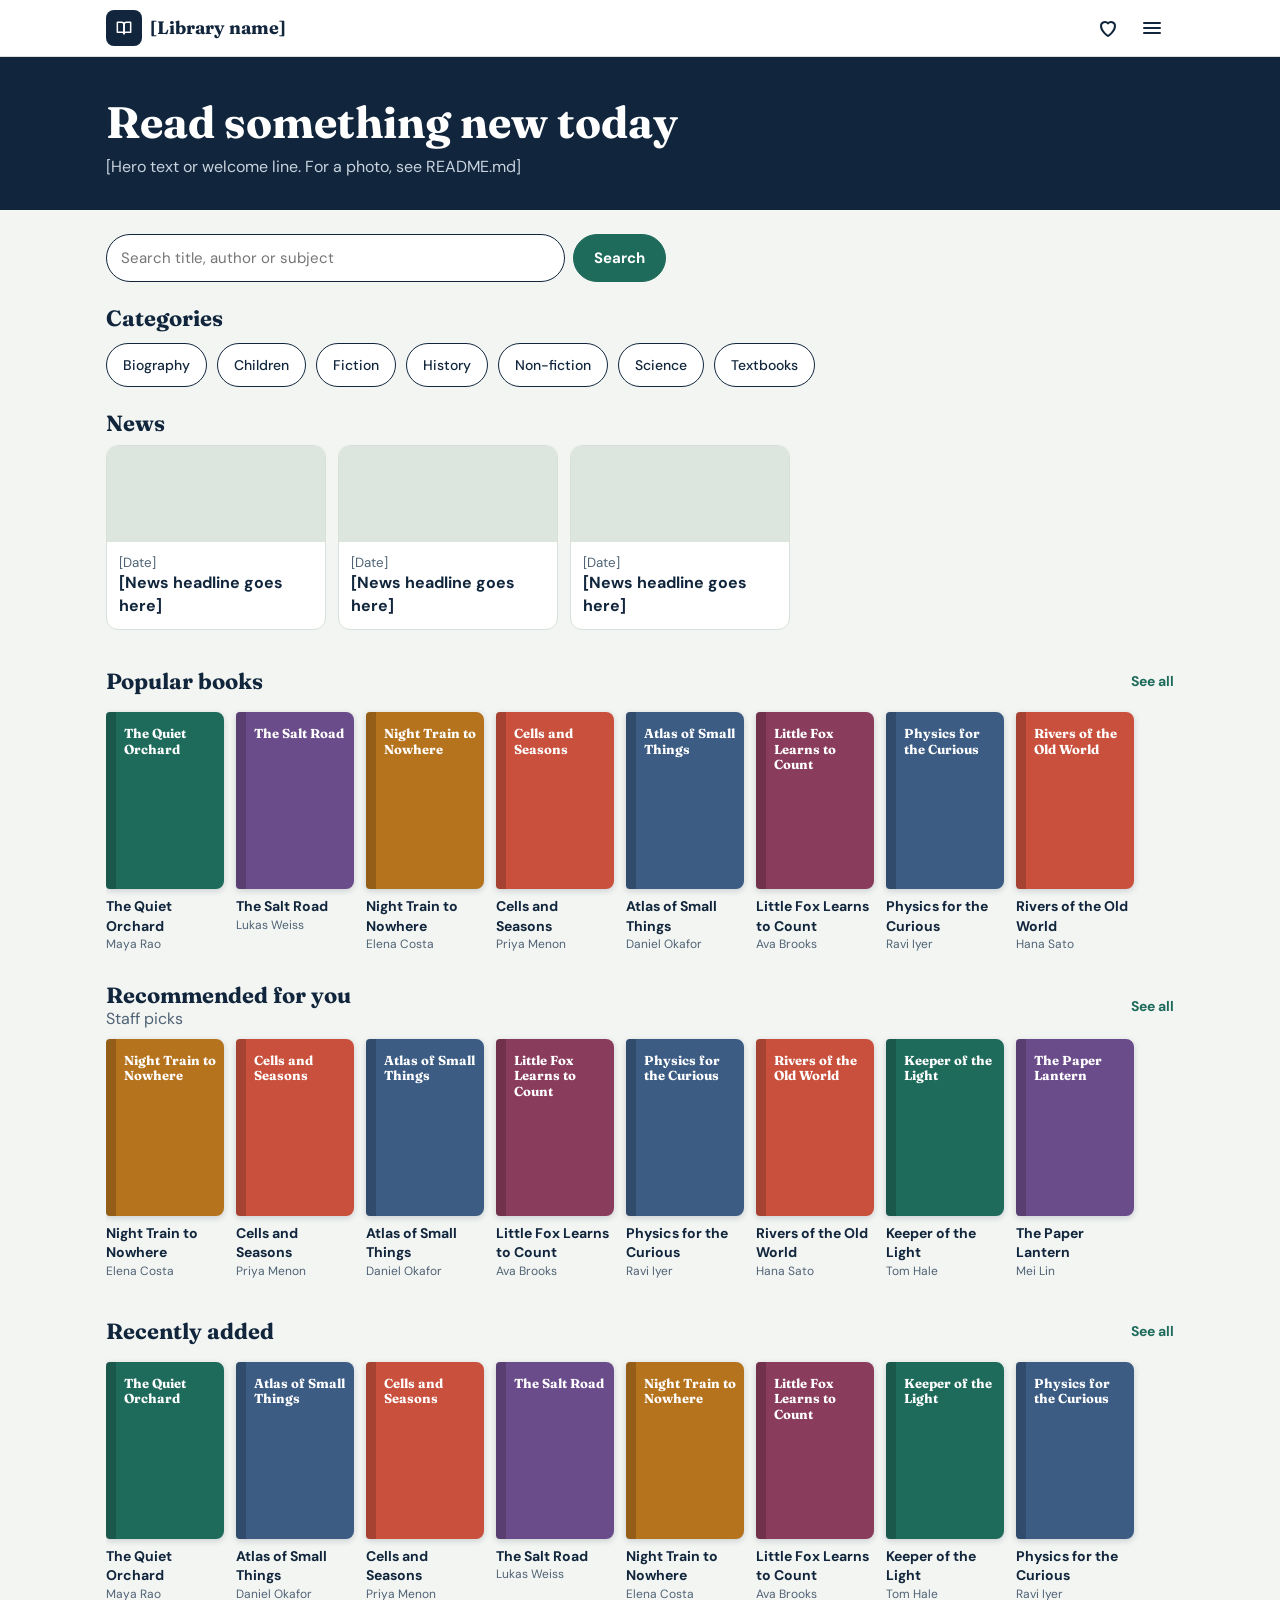
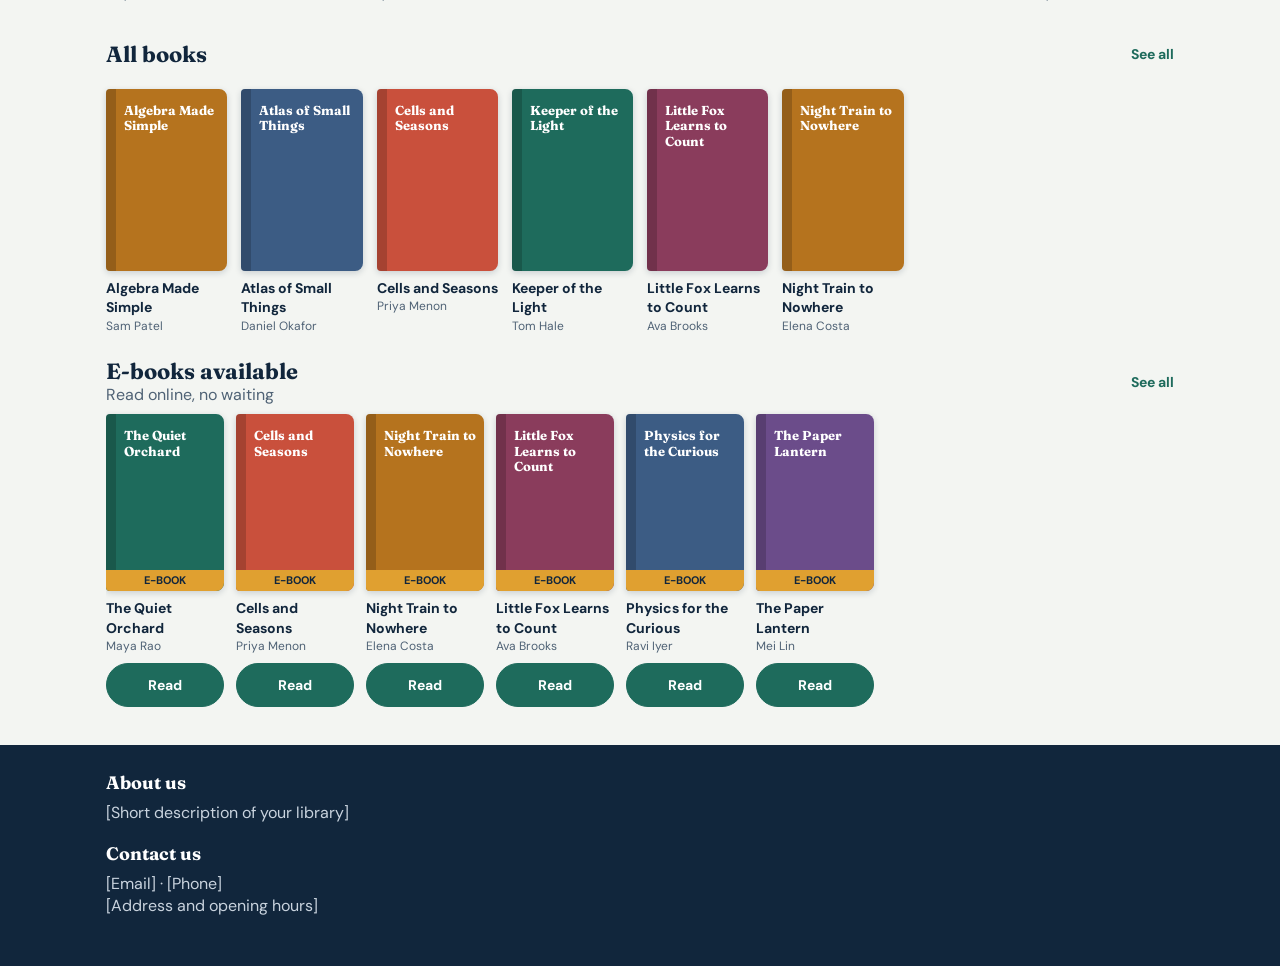
==== index.html @ 0188f7a3 "Add files via upload" ====
<!doctype html>
<html lang="en">
<head>
<meta charset="utf-8">
<meta name="viewport" content="width=device-width,initial-scale=1">
<title>Library</title>
<link rel="preconnect" href="https://fonts.googleapis.com">
<link href="https://fonts.googleapis.com/css2?family=DM+Sans:wght@400;500;700&family=Fraunces:opsz,wght@9..144,600;9..144,700&display=swap" rel="stylesheet">
<link rel="stylesheet" href="css/style.css">
</head>
<body>
<div id="site-header"></div>

<section class="hero">
  <div class="wrap">
    <h1>Read something new today</h1>
    <p>[Hero text or welcome line. For a photo, see README.md]</p>
  </div>
</section>

<main class="wrap">

  <section class="section" id="cont-sec" hidden>
    <h2>Continue reading</h2>
    <div class="card cont" id="cont" style="margin-top:12px"></div>
  </section>

  <section class="section">
    <form class="searchbar" action="books.html">
      <label class="sr" for="q">Search the library</label>
      <input id="q" name="q" type="search" placeholder="Search title, author or subject" style="border-radius:24px">
      <button class="btn primary" type="submit">Search</button>
    </form>
  </section>

  <section class="section">
    <h2>Categories</h2>
    <div class="cats" id="cats"></div>
  </section>

  <section class="section" id="news">
    <h2>News</h2>
    <div class="row">
      <div class="news"><i></i><div><small>[Date]</small>[News headline goes here]</div></div>
      <div class="news"><i></i><div><small>[Date]</small>[News headline goes here]</div></div>
      <div class="news"><i></i><div><small>[Date]</small>[News headline goes here]</div></div>
    </div>
  </section>

  <section class="section">
    <div class="sec-head"><h2>Popular books</h2><a class="see" href="popular.html">See all</a></div>
    <div class="row" id="popular"></div>
  </section>

  <section class="section">
    <div class="sec-head"><div><h2>Recommended for you</h2><div class="muted" id="rec-sub"></div></div><a class="see" href="books.html">See all</a></div>
    <div class="row" id="recommended"></div>
  </section>

  <section class="section">
    <div class="sec-head"><h2>Recently added</h2><a class="see" href="books.html?tab=recent">See all</a></div>
    <div class="row" id="recent"></div>
  </section>

  <section class="section">
    <div class="sec-head"><h2>All books</h2><a class="see" href="books.html">See all</a></div>
    <div class="grid" id="all"></div>
  </section>

  <section class="section">
    <div class="sec-head"><div><h2>E-books available</h2><div class="muted">Read online, no waiting</div></div><a class="see" href="ebooks.html">See all</a></div>
    <div class="row" id="ebooks"></div>
  </section>

</main>

<div id="site-footer"></div>

<script src="js/lib.js"></script>
<script>
(function () {
  var E = Lib.esc, B = Lib.books();
  function put(id, list, o) { document.getElementById(id).innerHTML = list.map(function (b) { return Lib.card(b, o); }).join(''); }
  var pop = B.slice().sort(function (a, b) { return b.borrows.all - a.borrows.all; });
  var recent = B.slice().sort(function (a, b) { return b.addedAt - a.addedAt; });

  put('popular', pop.slice(0, 8));
  put('recent', recent.slice(0, 8));
  put('all', B.slice().sort(function (a, b) { return a.title.localeCompare(b.title); }).slice(0, 6));
  put('ebooks', B.filter(function (b) { return b.ebook; }).slice(0, 8), { ebook: true });

  document.getElementById('cats').innerHTML = Lib.genres().map(function (g) {
    return '<a class="chip" href="books.html?genre=' + encodeURIComponent(g) + '">' + E(g) + '</a>';
  }).join('');

  // Recommended: genres from your wishlist and reading; otherwise staff picks.
  var gs = {}, pr = Lib.progress();
  Lib.wishlist().forEach(function (id) { var b = Lib.book(id); if (b) gs[b.genre] = 1; });
  Object.keys(pr).forEach(function (id) { var b = Lib.book(id); if (b) gs[b.genre] = 1; });
  var rec = pop.filter(function (b) { return gs[b.genre] && !pr[b.id]; });
  var sub = 'Based on your wishlist and reading';
  if (!rec.length) { rec = pop.slice(2); sub = 'Staff picks'; }
  document.getElementById('rec-sub').textContent = sub;
  put('recommended', rec.slice(0, 8));

  // Continue reading: your most recent unfinished e-book.
  var cur = Object.keys(pr).map(function (id) { return { id: id, p: pr[id] }; })
    .filter(function (x) { return x.p.page < x.p.total && Lib.book(x.id); })
    .sort(function (a, b) { return b.p.ts - a.p.ts; })[0];
  if (cur) {
    var b = Lib.book(cur.id), pct = Math.round(cur.p.page / cur.p.total * 100);
    document.getElementById('cont-sec').hidden = false;
    document.getElementById('cont').innerHTML =
      '<a class="cv" href="book.html?id=' + b.id + '">' + Lib.cover(b) + '</a>' +
      '<div style="flex:1;min-width:0"><b>' + E(b.title) + '</b><div class="muted">' + E(b.author) + '</div>' +
      '<div class="prog"><i style="width:' + pct + '%"></i></div><div class="muted" style="font-size:12px">' + pct + '% read</div>' +
      '<a class="btn primary" style="margin-top:8px" href="reader.html?id=' + b.id + '">Resume</a></div>';
  }
})();
</script>
</body>
</html>
---- css/style.css ----
:root{--navy:#11263C;--green:#1E6B5C;--amber:#E0A030;--bg:#F3F5F2;--line:#D9DFDA;--muted:#4F6275;--red:#A23826}
*{box-sizing:border-box}
body{margin:0;background:var(--bg);color:var(--navy);font-family:'DM Sans',system-ui,sans-serif;line-height:1.4}
h1,h2,h3{font-family:'Fraunces',Georgia,serif;margin:0;line-height:1.15}
h2{font-size:22px}
a{color:inherit;text-decoration:none}
a:hover{color:var(--green)}
.wrap{max-width:1100px;margin:0 auto;padding:0 16px}
.sr{position:absolute;width:1px;height:1px;overflow:hidden;clip:rect(0 0 0 0)}
.muted{color:var(--muted)}

/* header + drawer */
.bar{position:sticky;top:0;z-index:20;background:#fff;border-bottom:1px solid var(--line)}
.bar .wrap{height:56px;display:flex;align-items:center;justify-content:space-between}
.logo{display:flex;align-items:center;gap:8px;font-family:'Fraunces',serif;font-weight:700;font-size:18px}
.logo i{width:36px;height:36px;border-radius:8px;background:var(--navy);display:inline-flex;align-items:center;justify-content:center}
.icon-btn{width:44px;height:44px;display:inline-flex;align-items:center;justify-content:center;background:none;border:0;cursor:pointer;color:var(--navy)}
.drawer{position:fixed;inset:0;z-index:30;display:flex;justify-content:flex-end;background:rgba(17,38,60,.45)}
.drawer[hidden]{display:none}
.drawer nav{width:300px;max-width:88vw;background:#fff;padding:8px 16px 24px 20px;display:flex;flex-direction:column;overflow:auto}
.drawer .top{height:56px;display:flex;align-items:center;justify-content:space-between;font-family:'Fraunces',serif;font-weight:700;font-size:17px}
.drawer nav a.l{min-height:48px;display:flex;align-items:center;font-size:17px;border-bottom:1px solid #E4E9E5}
.drawer small{margin-top:20px;font-size:12px;font-weight:700;letter-spacing:.06em;text-transform:uppercase;color:var(--muted)}
.drawer .grow{flex:1;min-height:16px}

/* hero */
.hero{background:var(--navy);color:#fff;padding:40px 0 32px}
.hero h1{font-size:clamp(28px,5vw,44px);max-width:620px}
.hero p{color:#C9D3DE;margin:8px 0 0}

/* sections */
.section{padding:24px 0 0}
.sec-head{display:flex;align-items:center;justify-content:space-between;gap:12px}
.see{min-height:44px;display:flex;align-items:center;font-weight:700;color:var(--green);font-size:14px}
.row{display:flex;gap:12px;overflow-x:auto;padding:8px 0 6px}
.row::-webkit-scrollbar{display:none}
.grid{display:grid;grid-template-columns:repeat(auto-fill,minmax(110px,1fr));gap:20px 14px;margin-top:12px}
.book{flex:none;width:118px}
.grid .book{width:auto}
.book .t{display:block;font-weight:700;margin-top:8px;font-size:14px}
.book .a{font-size:12px;color:var(--muted)}
.cover{position:relative;display:block;aspect-ratio:2/3;border-radius:4px 8px 8px 4px;overflow:hidden;box-shadow:0 2px 6px rgba(17,38,60,.18);background-size:cover;background-position:center}
.cover::before{content:"";position:absolute;left:0;top:0;bottom:0;width:10px;background:rgba(0,0,0,.18)}
.cover span{position:absolute;left:18px;right:8px;top:14px;color:#fff;font:700 13px/1.2 'Fraunces',serif}
.cover.img span{display:none}
.badge{position:absolute;left:0;right:0;bottom:0;background:var(--amber);color:var(--navy);text-align:center;font-size:11px;font-weight:700;padding:3px 0}
.cats{display:flex;flex-wrap:wrap;gap:10px;margin-top:12px}

/* controls */
.btn{min-height:44px;padding:0 20px;border-radius:24px;border:1.5px solid var(--navy);background:#fff;color:var(--navy);font:700 15px 'DM Sans',sans-serif;cursor:pointer;display:inline-flex;align-items:center;justify-content:center;gap:6px}
.btn:hover{color:var(--navy);background:#EEF2EF}
.btn.primary{background:var(--green);border-color:var(--green);color:#fff}
.btn.primary:hover{background:#185a4d;color:#fff}
.btn.danger{border-color:#C9503C;color:var(--red)}
.btn.sm{min-height:44px;padding:0 14px;font-size:14px;margin-top:8px;width:100%}
.chip{min-height:44px;padding:0 16px;border:1.5px solid var(--navy);border-radius:22px;background:#fff;display:inline-flex;align-items:center;font:500 14px 'DM Sans',sans-serif;cursor:pointer;color:var(--navy)}
.chip.on{background:var(--navy);color:#fff}
.chip.on:hover{color:#fff}
.tabs{display:flex;gap:8px;flex-wrap:wrap;margin-top:12px}
input,select,textarea{width:100%;min-height:48px;padding:0 14px;border:1.5px solid var(--navy);border-radius:10px;background:#fff;font:15px 'DM Sans',sans-serif;color:var(--navy)}
textarea{padding:12px 14px;min-height:96px}
input[type=checkbox]{width:22px;min-height:22px;height:22px}
label{display:block;font-weight:700;font-size:13px;margin:14px 0 6px}
.search{display:flex;gap:8px;margin-top:16px;max-width:560px}
.search input{border-radius:24px;border-color:#fff}
.searchbar{display:flex;gap:8px;max-width:560px}

/* cards + layout */
.card{background:#fff;border:1px solid var(--line);border-radius:14px;padding:16px}
.stack{display:flex;flex-direction:column;gap:12px}
.two{display:grid;grid-template-columns:repeat(auto-fit,minmax(260px,1fr));gap:12px}
.item{display:flex;gap:12px;align-items:center;padding:12px 0;border-bottom:1px solid #E4E9E5}
.item .mini{flex:none;width:48px}
.item .grow{flex:1;min-width:0}
.item .acts{display:flex;gap:8px;flex-wrap:wrap}
.news{flex:none;width:220px;background:#fff;border:1px solid var(--line);border-radius:12px;overflow:hidden}
.news i{display:block;height:96px;background:#DCE6DF}
.news div{padding:12px;font-weight:700}
.news small{display:block;color:var(--muted);font-weight:400}
.cont{display:flex;gap:14px;align-items:center}
.cont .cv{flex:none;width:72px}
.prog{height:8px;border-radius:4px;background:#E4E9E5;overflow:hidden;margin:8px 0 4px}
.prog>i{display:block;height:100%;background:var(--green)}
.msg{padding:10px 12px;border-radius:10px;font-size:14px;margin-top:12px}
.msg.ok{background:#E3F0EB;color:#14503F}
.msg.err{background:#FBE9E5;color:#8A2A18}
.chipinfo{display:inline-block;padding:2px 10px;border-radius:10px;background:#E3F0EB;color:#14503F;font-size:12px;font-weight:700}
.chipinfo.out{background:#FBE9E5;color:#8A2A18}
.page{padding:20px 0 40px}
.page h1{font-size:28px;margin-bottom:12px}

/* book detail */
.detail{display:grid;grid-template-columns:1fr;gap:24px}
@media(min-width:720px){.detail{grid-template-columns:260px 1fr}}
.detail .big{max-width:220px}
.meta{display:grid;grid-template-columns:repeat(2,minmax(0,1fr));gap:10px;margin-top:12px}
.meta div{background:#fff;border:1px solid var(--line);border-radius:12px;padding:12px}
.meta small{display:block;color:var(--muted);font-size:12px}
.meta b{font-size:15px}

/* stats */
.stats{display:grid;grid-template-columns:repeat(auto-fit,minmax(140px,1fr));gap:10px;margin:12px 0}
.stat{background:#fff;border:1px solid var(--line);border-radius:14px;padding:14px}
.stat.hot{background:var(--amber)}
.stat b{display:block;font:700 30px/1 'Fraunces',serif}
.stat span{font-size:13px;display:block;margin-top:6px}
.week{display:flex;justify-content:space-between;margin-top:12px}
.week div{display:flex;flex-direction:column;align-items:center;gap:6px;font-size:12px;font-weight:700}
.week i{width:36px;height:36px;border-radius:50%;border:1.5px solid var(--navy);display:flex;align-items:center;justify-content:center;font-style:normal;color:#fff}
.week i.on{background:var(--green)}
.rank{flex:none;width:28px;text-align:center;font:700 22px 'Fraunces',serif}
.bar6{height:6px;border-radius:3px;background:#E4E9E5;overflow:hidden;margin-top:8px}
.bar6>i{display:block;height:100%;background:var(--green)}

/* reader */
body.reader{min-height:100vh}
body.reader.light{background:#fff;color:#11263C}
body.reader.sepia{background:#F4ECD8;color:#3B2F1E}
body.reader.dark{background:#141B24;color:#E6EBF0}
body.reader .bar{background:inherit;color:inherit;border-color:rgba(127,127,127,.3)}
body.reader .bar a,body.reader .icon-btn{color:inherit}
.text{max-width:680px;margin:0 auto;padding:24px 20px 200px;font-family:'Fraunces',Georgia,serif;line-height:1.7}
.text p{margin:0 0 1em}
.rtools{position:fixed;left:0;right:0;bottom:0;background:inherit;border-top:1px solid rgba(127,127,127,.3);padding:12px 16px 16px}
.rtools .in{max-width:680px;margin:0 auto;display:flex;flex-direction:column;gap:10px}
.rtools .r{display:flex;gap:8px;align-items:center;justify-content:space-between;flex-wrap:wrap}
.rtools .btn{background:transparent;color:inherit;border-color:currentColor}
.rtools .btn.primary{background:var(--green);border-color:var(--green);color:#fff}

/* footer */
.foot{background:var(--navy);color:#fff;padding:28px 0;margin-top:32px}
.foot h3{font-size:18px}
.foot p{color:#C9D3DE;margin:8px 0 20px}
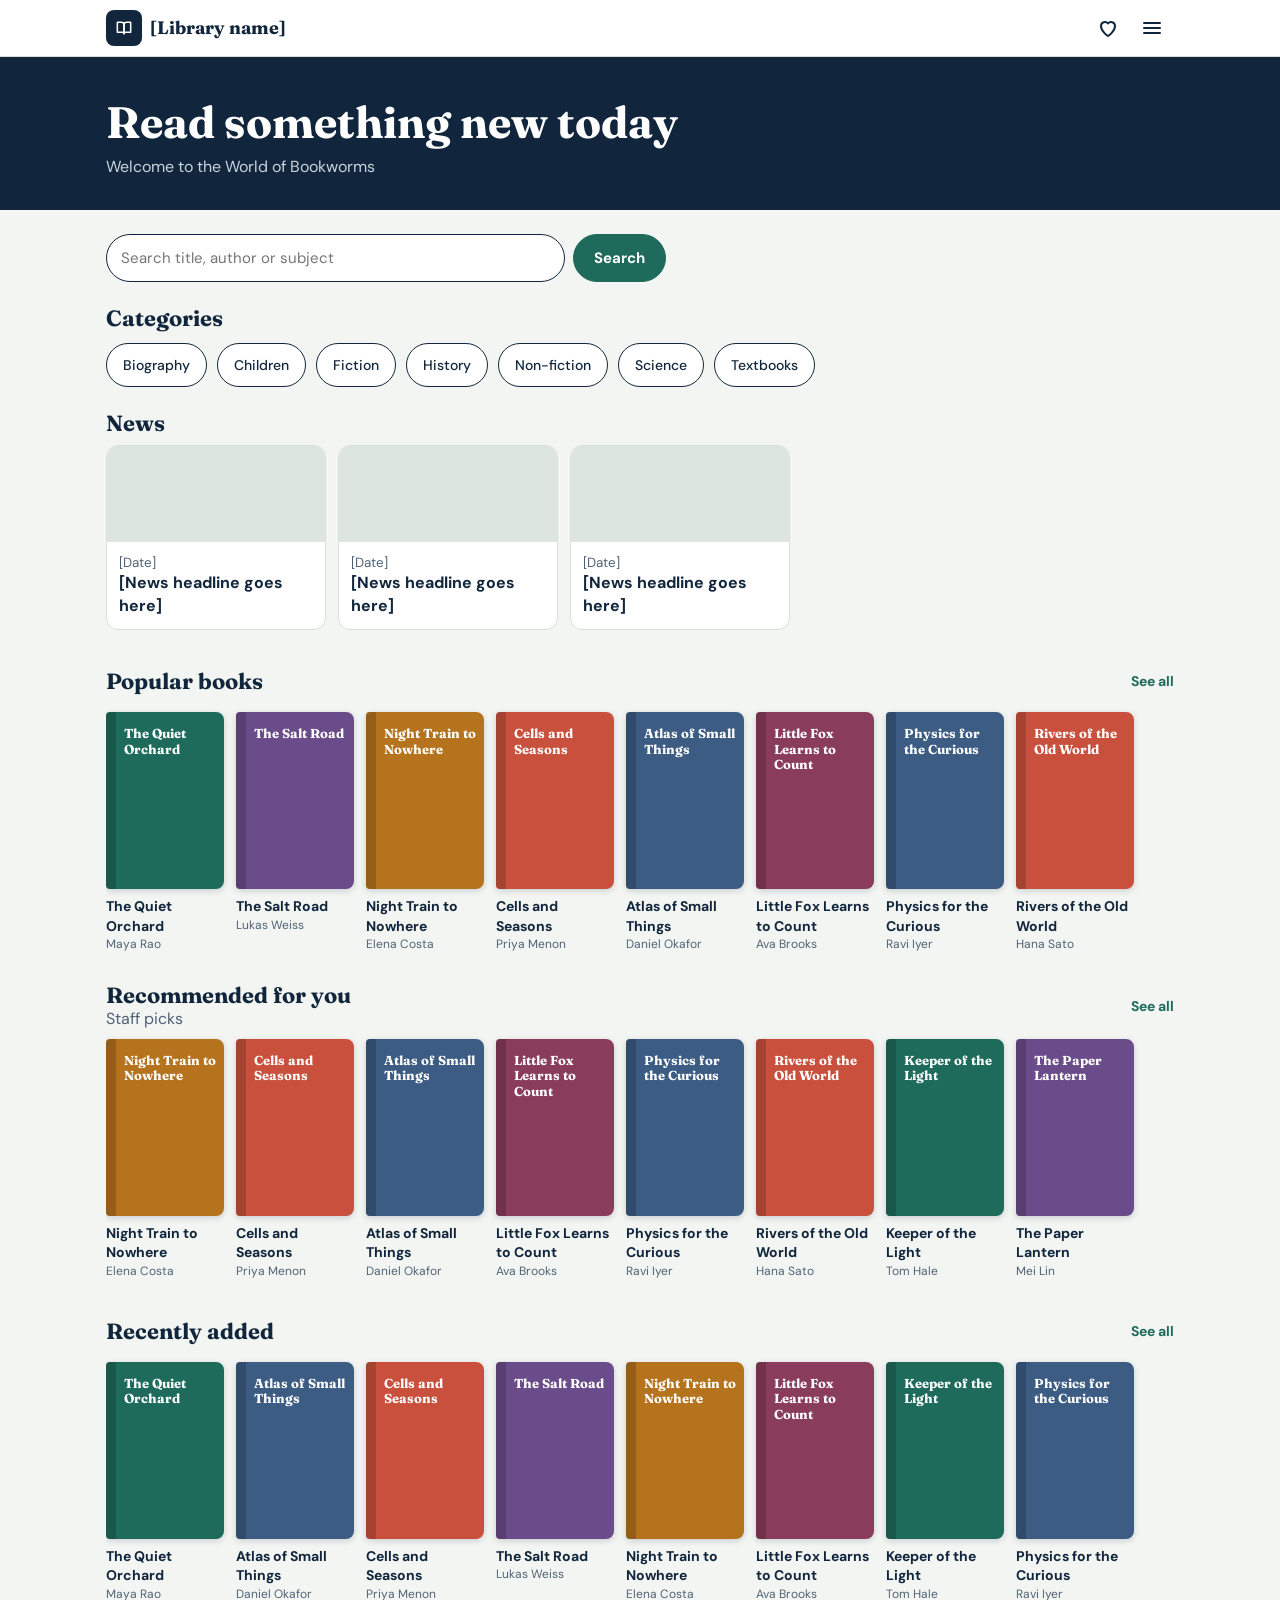
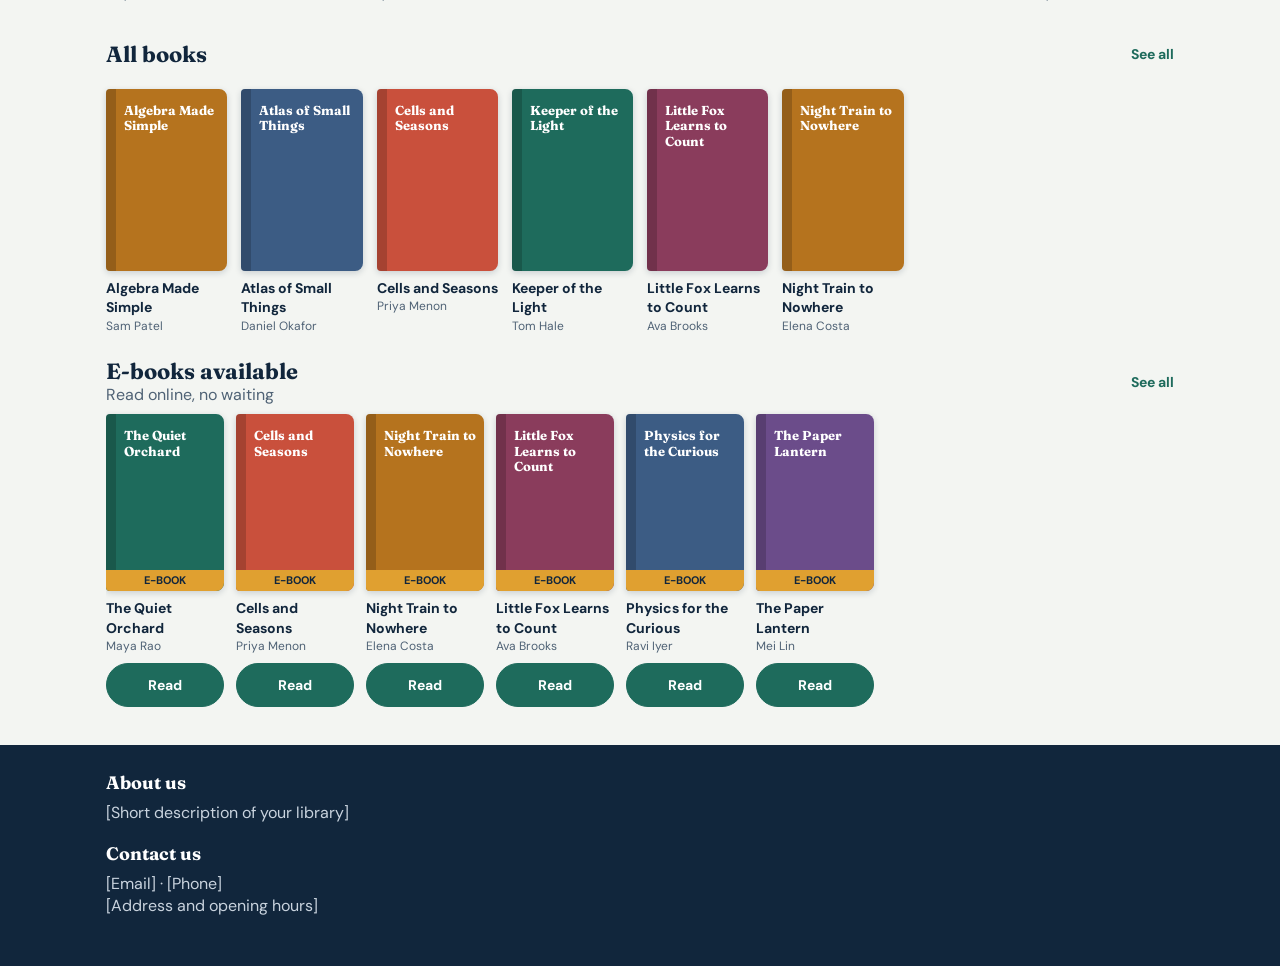
==== commit 2725b014: "Change title to 'LIBO' and update hero text Updated the title and hero text in the HTML file." ====
--- a/index.html
+++ b/index.html
@@ -3,7 +3,7 @@
 <head>
 <meta charset="utf-8">
 <meta name="viewport" content="width=device-width,initial-scale=1">
-<title>Library</title>
+<title>LIBO</title>
 <link rel="preconnect" href="https://fonts.googleapis.com">
 <link href="https://fonts.googleapis.com/css2?family=DM+Sans:wght@400;500;700&family=Fraunces:opsz,wght@9..144,600;9..144,700&display=swap" rel="stylesheet">
 <link rel="stylesheet" href="css/style.css">
@@ -14,7 +14,7 @@
 <section class="hero">
   <div class="wrap">
     <h1>Read something new today</h1>
-    <p>[Hero text or welcome line. For a photo, see README.md]</p>
+    <p>Welcome to the World of Bookworms</p>
   </div>
 </section>
 
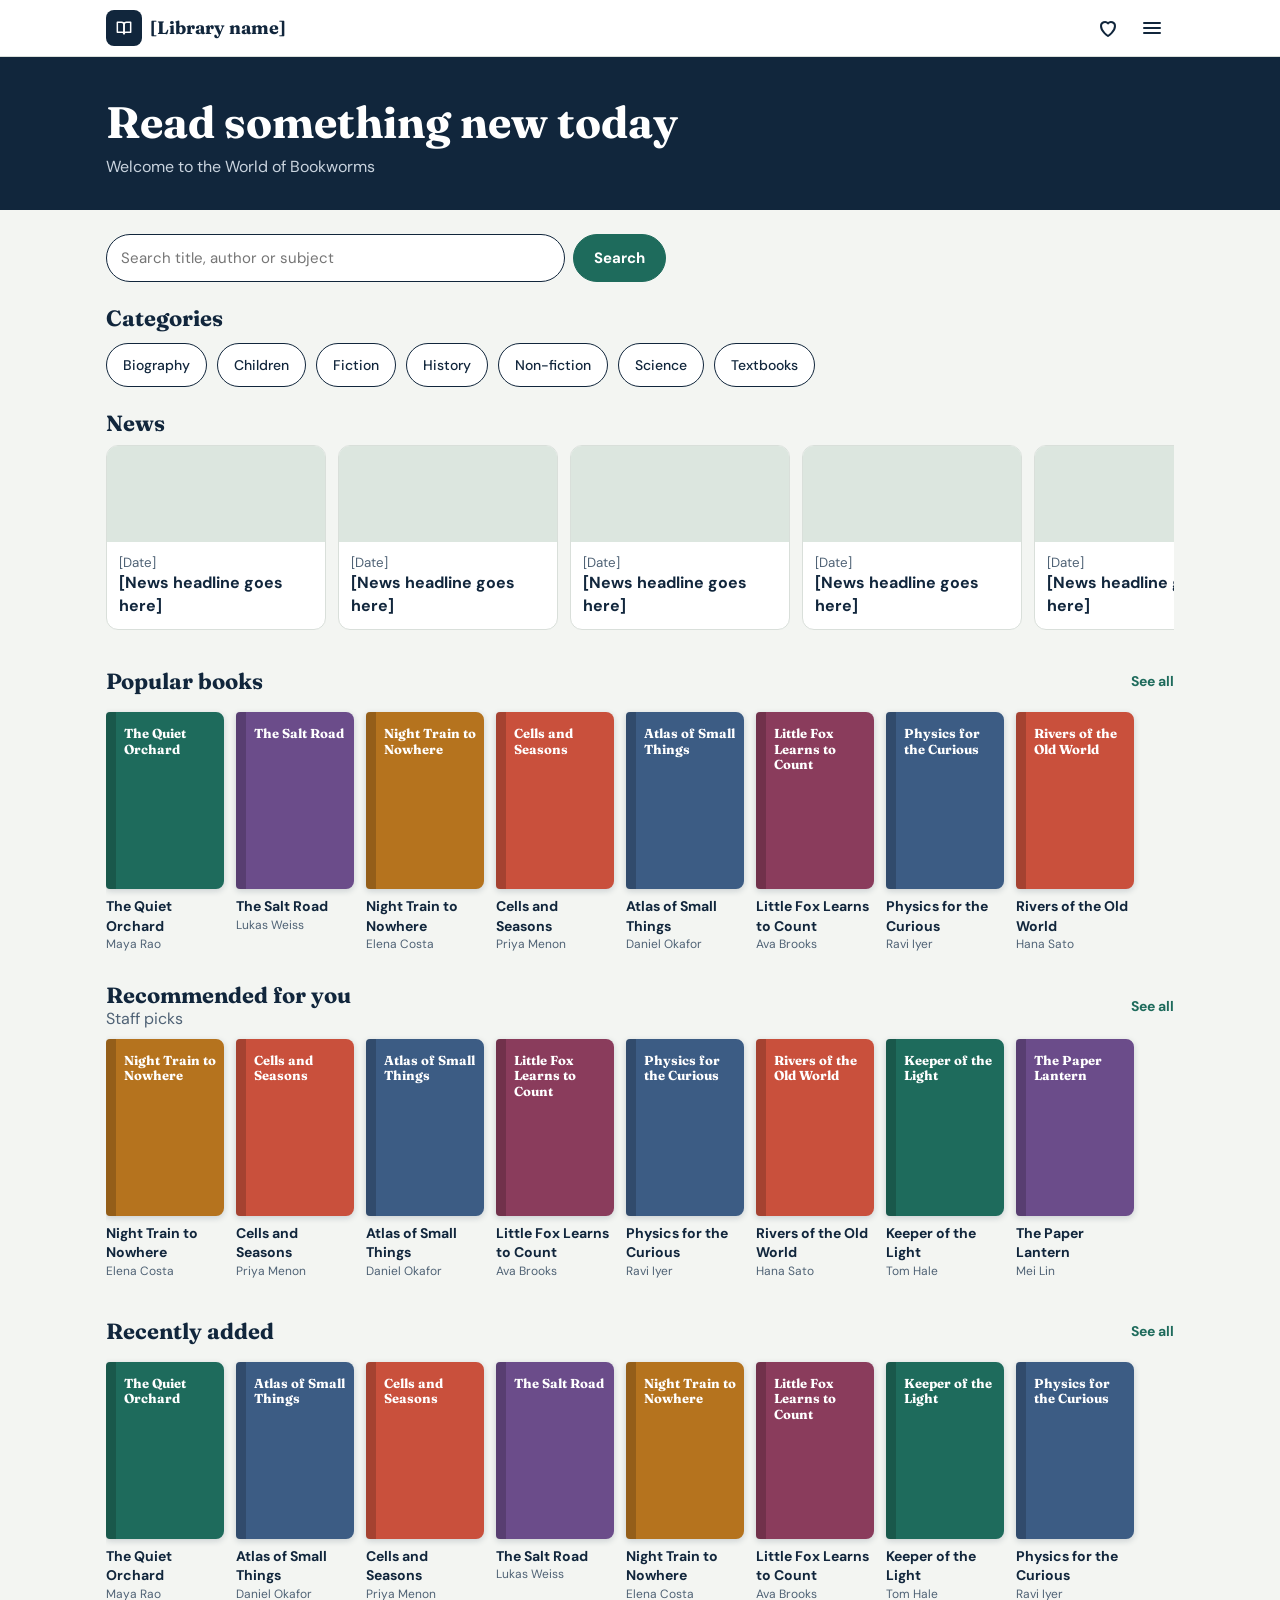
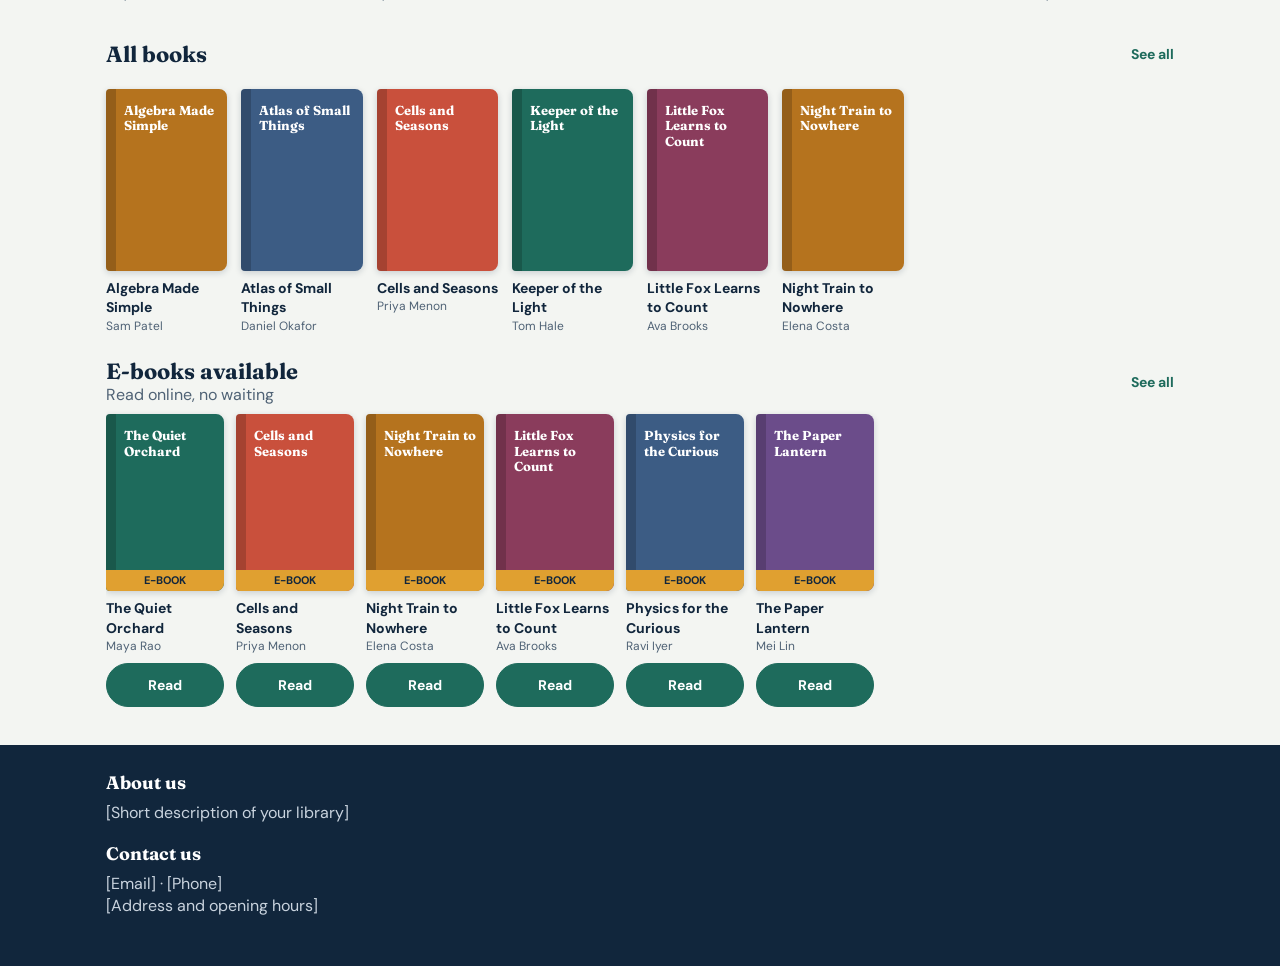
==== commit f2216a63: "Add additional news items to index.html" ====
--- a/index.html
+++ b/index.html
@@ -41,6 +41,8 @@
   <section class="section" id="news">
     <h2>News</h2>
     <div class="row">
+      <div class="news"><i></i><div><small>[Date]</small>[News headline goes here]</div></div>
+      <div class="news"><i></i><div><small>[Date]</small>[News headline goes here]</div></div>
       <div class="news"><i></i><div><small>[Date]</small>[News headline goes here]</div></div>
       <div class="news"><i></i><div><small>[Date]</small>[News headline goes here]</div></div>
       <div class="news"><i></i><div><small>[Date]</small>[News headline goes here]</div></div>
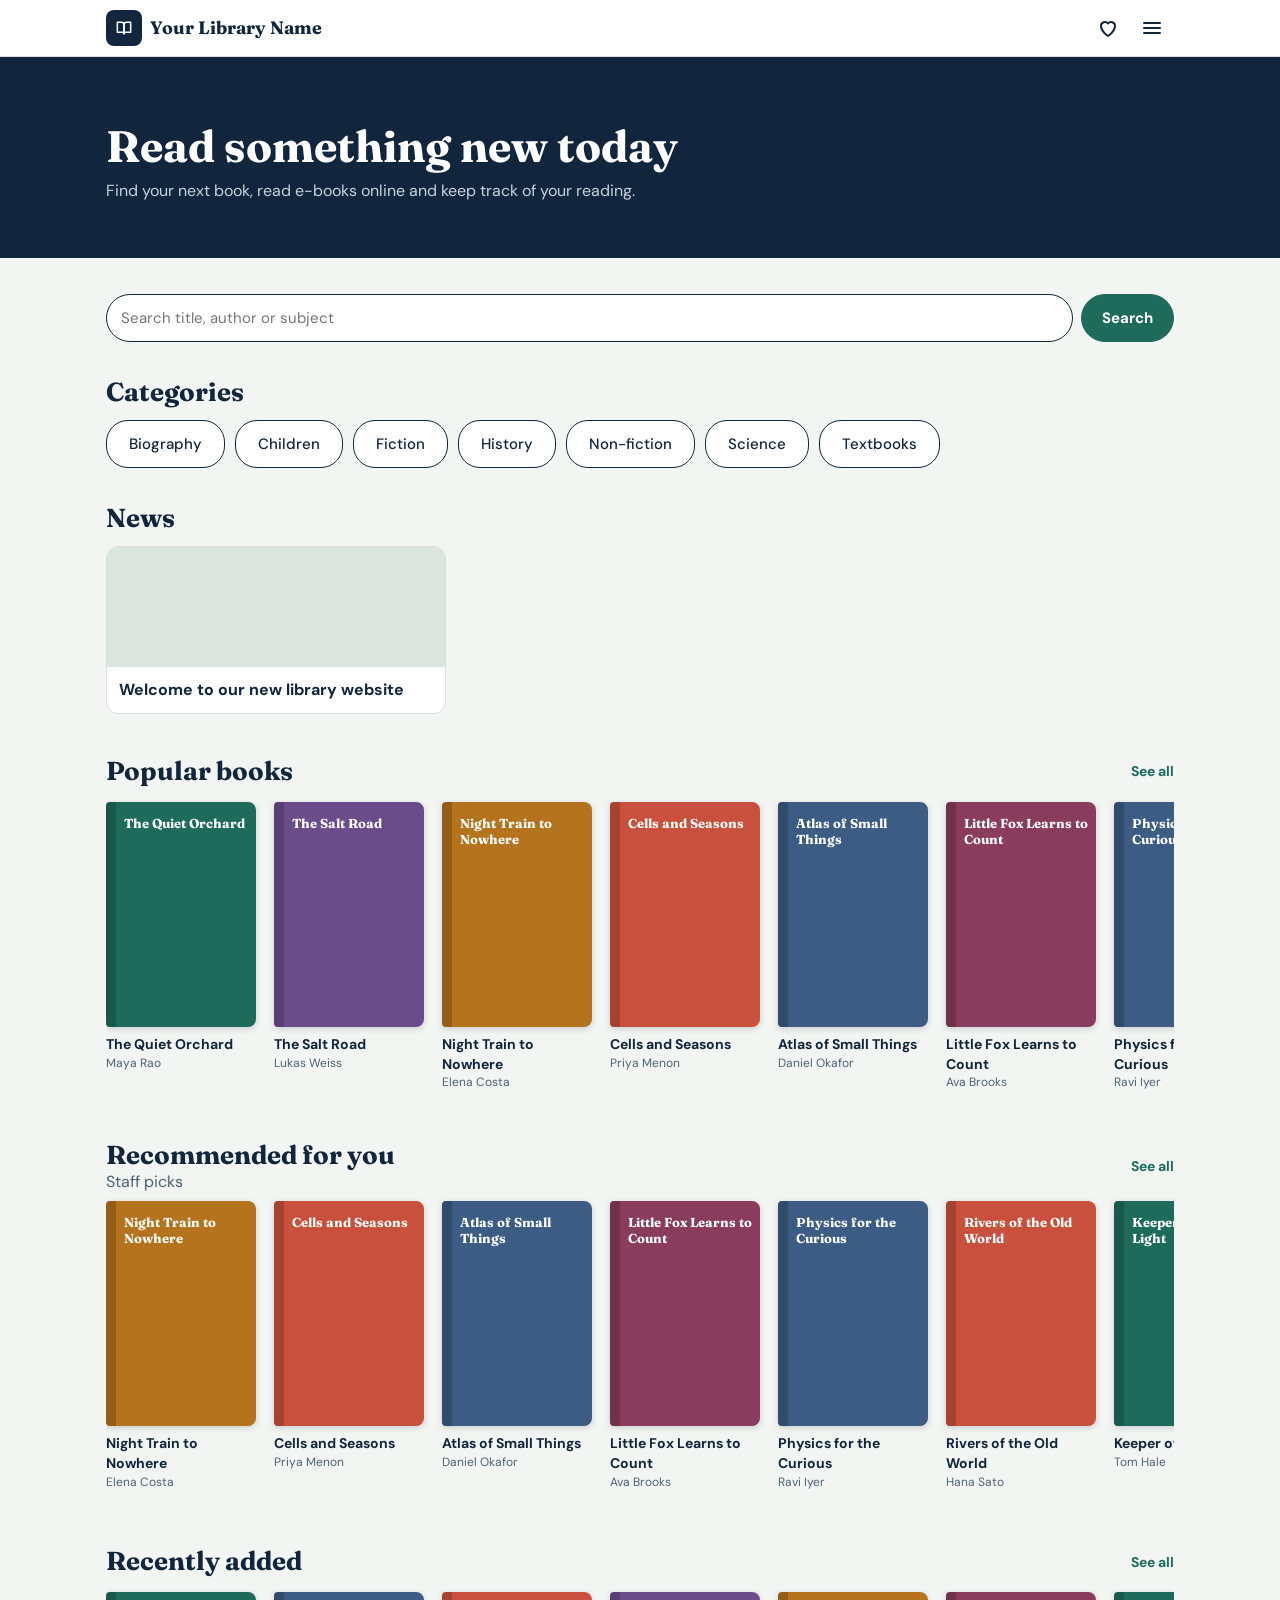
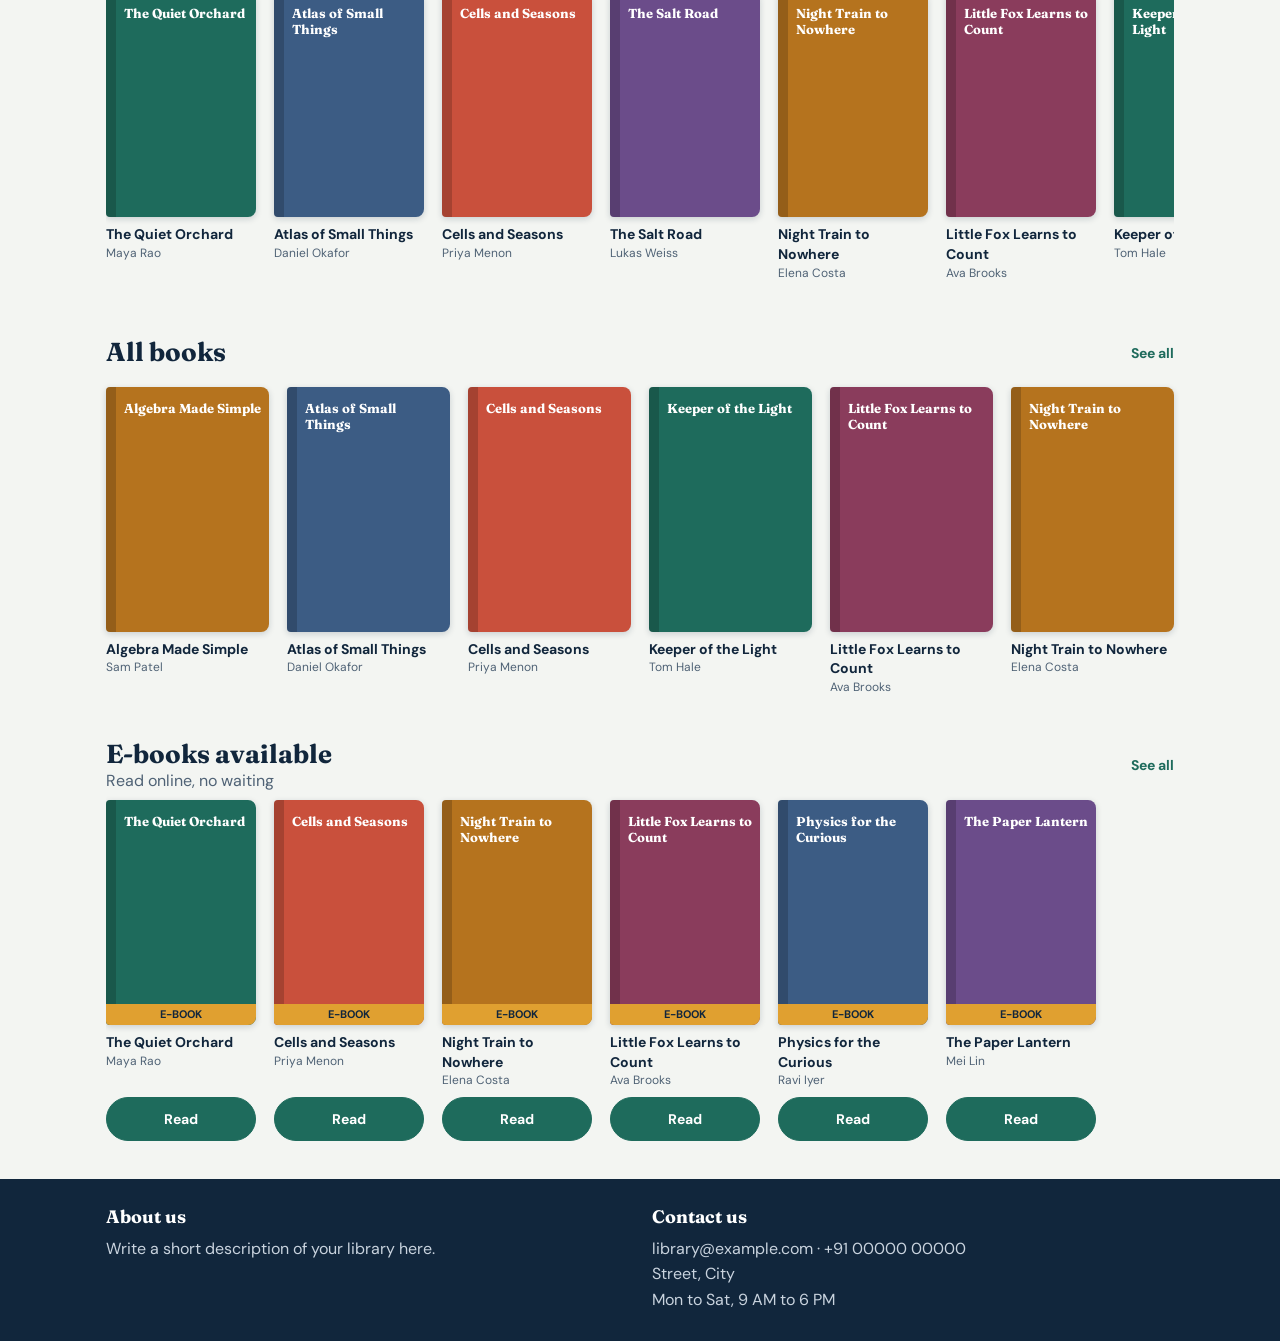
==== commit 7b275b4d: "Add files via upload" ====
--- a/index.html
+++ b/index.html
@@ -3,7 +3,7 @@
 <head>
 <meta charset="utf-8">
 <meta name="viewport" content="width=device-width,initial-scale=1">
-<title>LIBO</title>
+<title>Library</title>
 <link rel="preconnect" href="https://fonts.googleapis.com">
 <link href="https://fonts.googleapis.com/css2?family=DM+Sans:wght@400;500;700&family=Fraunces:opsz,wght@9..144,600;9..144,700&display=swap" rel="stylesheet">
 <link rel="stylesheet" href="css/style.css">
@@ -14,7 +14,7 @@
 <section class="hero">
   <div class="wrap">
     <h1>Read something new today</h1>
-    <p>Welcome to the World of Bookworms</p>
+    <p>Find your next book, read e-books online and keep track of your reading.</p>
   </div>
 </section>
 
@@ -38,15 +38,9 @@
     <div class="cats" id="cats"></div>
   </section>
 
-  <section class="section" id="news">
+  <section class="section" id="news" hidden>
     <h2>News</h2>
-    <div class="row">
-      <div class="news"><i></i><div><small>[Date]</small>[News headline goes here]</div></div>
-      <div class="news"><i></i><div><small>[Date]</small>[News headline goes here]</div></div>
-      <div class="news"><i></i><div><small>[Date]</small>[News headline goes here]</div></div>
-      <div class="news"><i></i><div><small>[Date]</small>[News headline goes here]</div></div>
-      <div class="news"><i></i><div><small>[Date]</small>[News headline goes here]</div></div>
-    </div>
+    <div class="newsgrid" id="newslist"></div>
   </section>
 
   <section class="section">
@@ -82,6 +76,15 @@
 <script>
 (function () {
   var E = Lib.esc, B = Lib.books();
+
+  // News comes from the SITE settings at the top of js/lib.js
+  var news = Lib.SITE.news || [];
+  if (news.length) {
+    document.getElementById('news').hidden = false;
+    document.getElementById('newslist').innerHTML = news.map(function (n) {
+      return '<article class="news"><i></i><div>' + (n.date ? '<small>' + E(n.date) + '</small>' : '') + E(n.title) + '</div></article>';
+    }).join('');
+  }
   function put(id, list, o) { document.getElementById(id).innerHTML = list.map(function (b) { return Lib.card(b, o); }).join(''); }
   var pop = B.slice().sort(function (a, b) { return b.borrows.all - a.borrows.all; });
   var recent = B.slice().sort(function (a, b) { return b.addedAt - a.addedAt; });
--- a/css/style.css
+++ b/css/style.css
@@ -38,7 +38,9 @@
 .book{flex:none;width:118px}
 .grid .book{width:auto}
 .book .t{display:block;font-weight:700;margin-top:8px;font-size:14px}
-.book .a{font-size:12px;color:var(--muted)}
+.book{display:flex;flex-direction:column}
+.book .a{font-size:12px;color:var(--muted);margin-bottom:8px}
+.book .btn.sm{margin-top:auto}
 .cover{position:relative;display:block;aspect-ratio:2/3;border-radius:4px 8px 8px 4px;overflow:hidden;box-shadow:0 2px 6px rgba(17,38,60,.18);background-size:cover;background-position:center}
 .cover::before{content:"";position:absolute;left:0;top:0;bottom:0;width:10px;background:rgba(0,0,0,.18)}
 .cover span{position:absolute;left:18px;right:8px;top:14px;color:#fff;font:700 13px/1.2 'Fraunces',serif}
@@ -63,7 +65,8 @@
 label{display:block;font-weight:700;font-size:13px;margin:14px 0 6px}
 .search{display:flex;gap:8px;margin-top:16px;max-width:560px}
 .search input{border-radius:24px;border-color:#fff}
-.searchbar{display:flex;gap:8px;max-width:560px}
+.searchbar{display:flex;gap:8px;width:100%}
+.searchbar input{flex:1;min-width:0}
 
 /* cards + layout */
 .card{background:#fff;border:1px solid var(--line);border-radius:14px;padding:16px}
@@ -73,7 +76,8 @@
 .item .mini{flex:none;width:48px}
 .item .grow{flex:1;min-width:0}
 .item .acts{display:flex;gap:8px;flex-wrap:wrap}
-.news{flex:none;width:220px;background:#fff;border:1px solid var(--line);border-radius:12px;overflow:hidden}
+.newsgrid{display:grid;grid-template-columns:repeat(auto-fill,minmax(240px,340px));gap:16px;margin-top:12px}
+.news{background:#fff;border:1px solid var(--line);border-radius:12px;overflow:hidden}
 .news i{display:block;height:96px;background:#DCE6DF}
 .news div{padding:12px;font-weight:700}
 .news small{display:block;color:var(--muted);font-weight:400}
@@ -130,4 +134,17 @@
 /* footer */
 .foot{background:var(--navy);color:#fff;padding:28px 0;margin-top:32px}
 .foot h3{font-size:18px}
-.foot p{color:#C9D3DE;margin:8px 0 20px}
+.foot p{color:#C9D3DE;margin:8px 0 0;line-height:1.6}
+.foot .cols{display:grid;grid-template-columns:repeat(auto-fit,minmax(240px,1fr));gap:24px}
+
+/* wide screens */
+@media(min-width:900px){
+  h2{font-size:26px}
+  .section{padding-top:36px}
+  .hero{padding:64px 0 56px}
+  .book{width:150px}
+  .grid{grid-template-columns:repeat(auto-fill,minmax(150px,1fr));gap:24px 18px}
+  .row{gap:18px}
+  .news i{height:120px}
+  .cats .chip{min-height:48px;padding:0 22px;font-size:15px}
+}
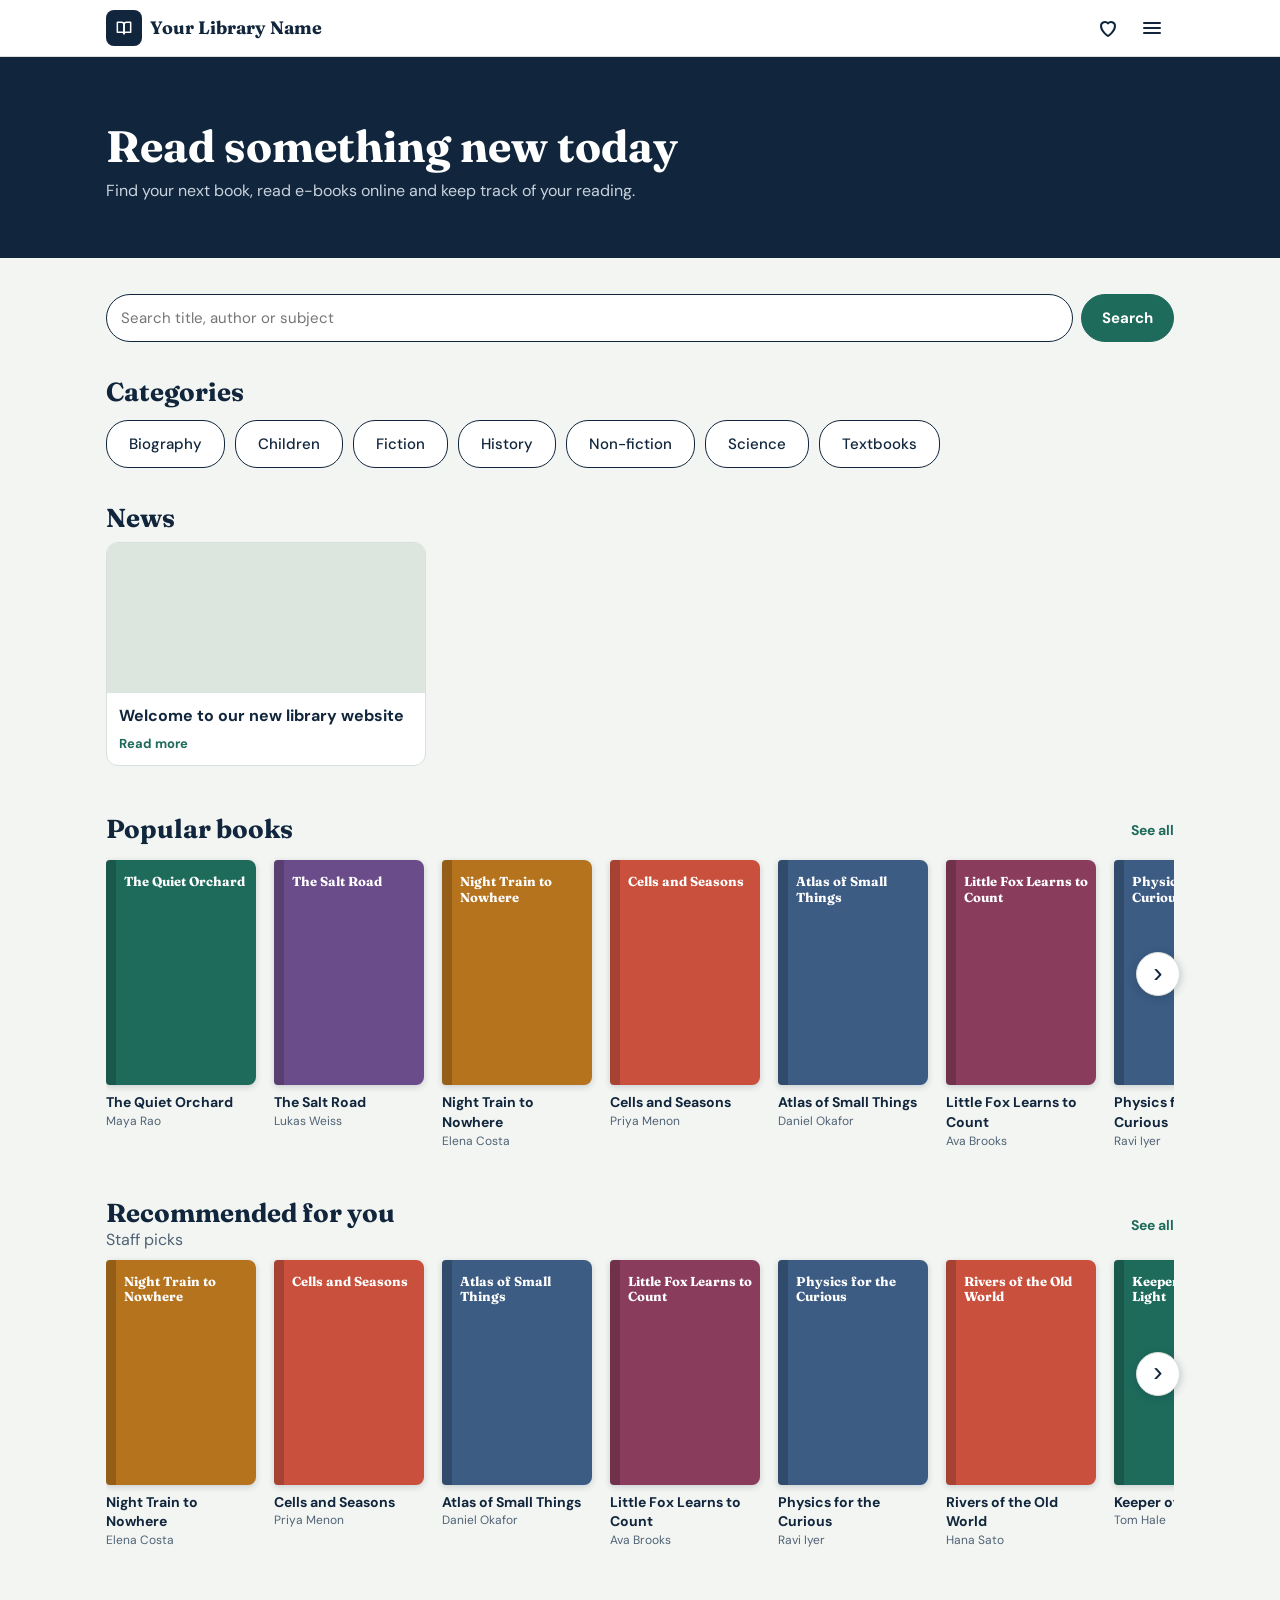
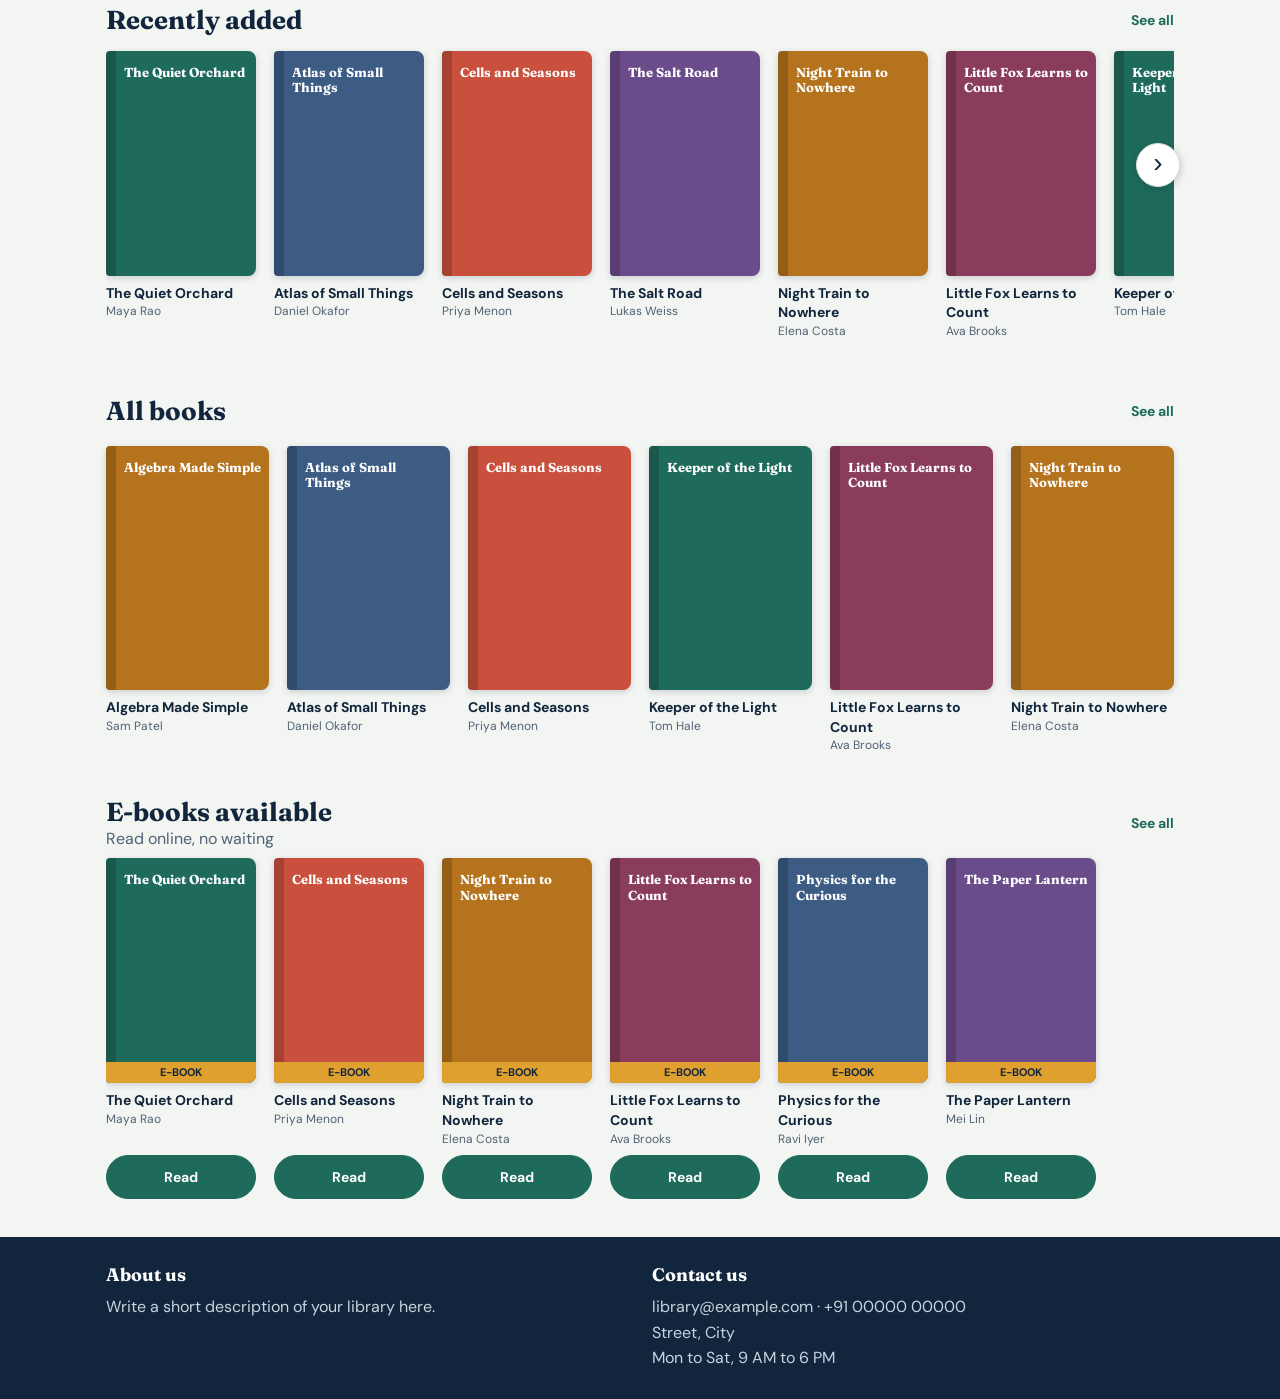
==== commit a60d0351: "Add files via upload" ====
--- a/index.html
+++ b/index.html
@@ -40,7 +40,7 @@
 
   <section class="section" id="news" hidden>
     <h2>News</h2>
-    <div class="newsgrid" id="newslist"></div>
+    <div class="row" id="newslist"></div>
   </section>
 
   <section class="section">
@@ -81,8 +81,10 @@
   var news = Lib.SITE.news || [];
   if (news.length) {
     document.getElementById('news').hidden = false;
-    document.getElementById('newslist').innerHTML = news.map(function (n) {
-      return '<article class="news"><i></i><div>' + (n.date ? '<small>' + E(n.date) + '</small>' : '') + E(n.title) + '</div></article>';
+    document.getElementById('newslist').innerHTML = news.map(function (n, i) {
+      var img = Lib.safeUrl(n.image);
+      return '<a class="news" href="news.html?id=' + i + '"><i' + (img ? ' style="background:url(' + img + ') center/cover"' : '') + '></i><div>' +
+        (n.date ? '<small>' + E(n.date) + '</small>' : '') + E(n.title) + '<span class="more">Read more</span></div></a>';
     }).join('');
   }
   function put(id, list, o) { document.getElementById(id).innerHTML = list.map(function (b) { return Lib.card(b, o); }).join(''); }
--- a/css/style.css
+++ b/css/style.css
@@ -76,8 +76,19 @@
 .item .mini{flex:none;width:48px}
 .item .grow{flex:1;min-width:0}
 .item .acts{display:flex;gap:8px;flex-wrap:wrap}
-.newsgrid{display:grid;grid-template-columns:repeat(auto-fill,minmax(240px,340px));gap:16px;margin-top:12px}
-.news{background:#fff;border:1px solid var(--line);border-radius:12px;overflow:hidden}
+.news{flex:none;width:270px;display:block;background:#fff;border:1px solid var(--line);border-radius:12px;overflow:hidden}
+.news:hover{box-shadow:0 4px 14px rgba(17,38,60,.15);color:inherit}
+.news .more{display:block;margin-top:8px;color:var(--green);font-size:13px;font-weight:700}
+.rowwrap{position:relative}
+.arrow{position:absolute;top:70px;z-index:5;width:44px;height:44px;border-radius:50%;border:1px solid var(--line);background:#fff;color:var(--navy);font-size:28px;line-height:1;cursor:pointer;box-shadow:0 2px 8px rgba(17,38,60,.25);display:flex;align-items:center;justify-content:center;padding:0 0 3px}
+.arrow:hover{background:var(--navy);color:#fff}
+.arrow[hidden]{display:none}
+.arrow.prev{left:-6px}
+.arrow.next{right:-6px}
+.row{scroll-behavior:smooth}
+.article{max-width:760px}
+.article .hero-img{height:260px;border-radius:14px;background:#DCE6DF;margin:12px 0 16px}
+.article p{line-height:1.7;font-size:17px}
 .news i{display:block;height:96px;background:#DCE6DF}
 .news div{padding:12px;font-weight:700}
 .news small{display:block;color:var(--muted);font-weight:400}
@@ -145,6 +156,8 @@
   .book{width:150px}
   .grid{grid-template-columns:repeat(auto-fill,minmax(150px,1fr));gap:24px 18px}
   .row{gap:18px}
-  .news i{height:120px}
+  .news{width:320px}
+  .news i{height:150px}
+  .arrow{top:100px}
   .cats .chip{min-height:48px;padding:0 22px;font-size:15px}
 }
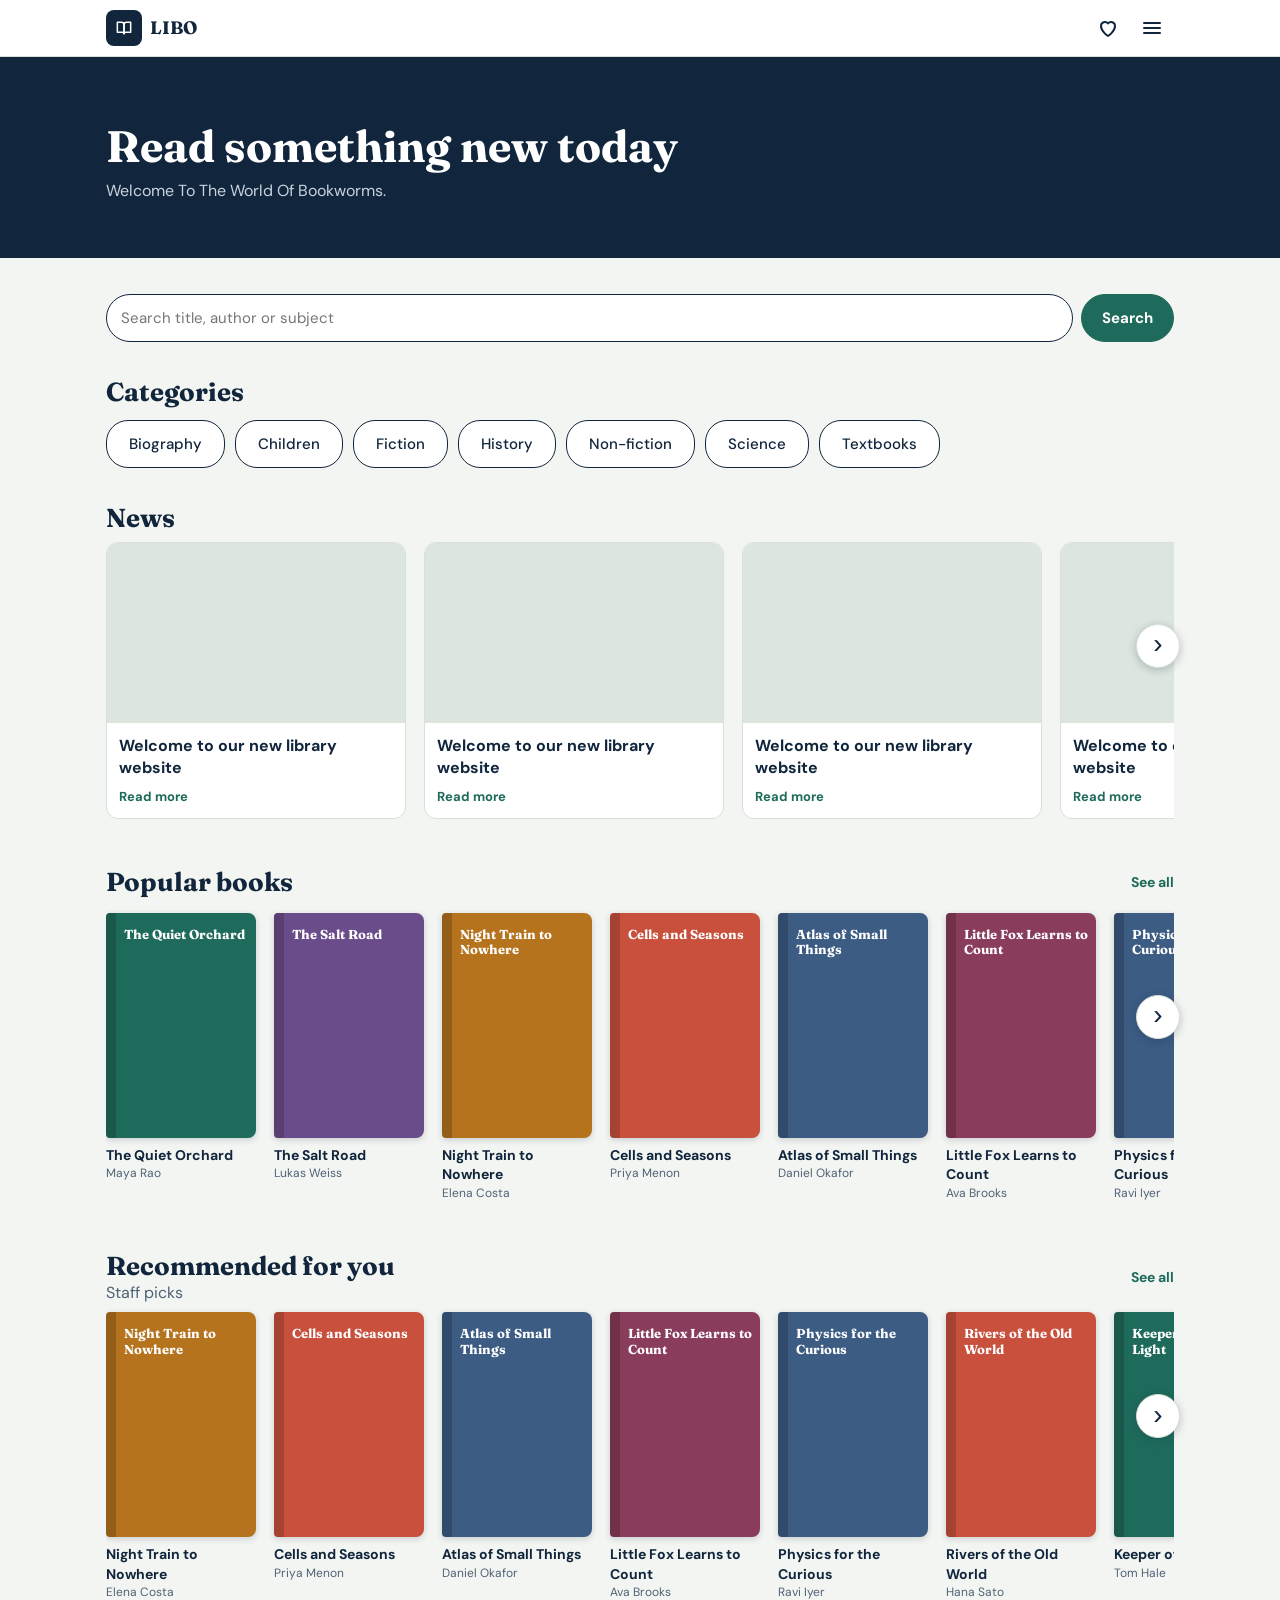
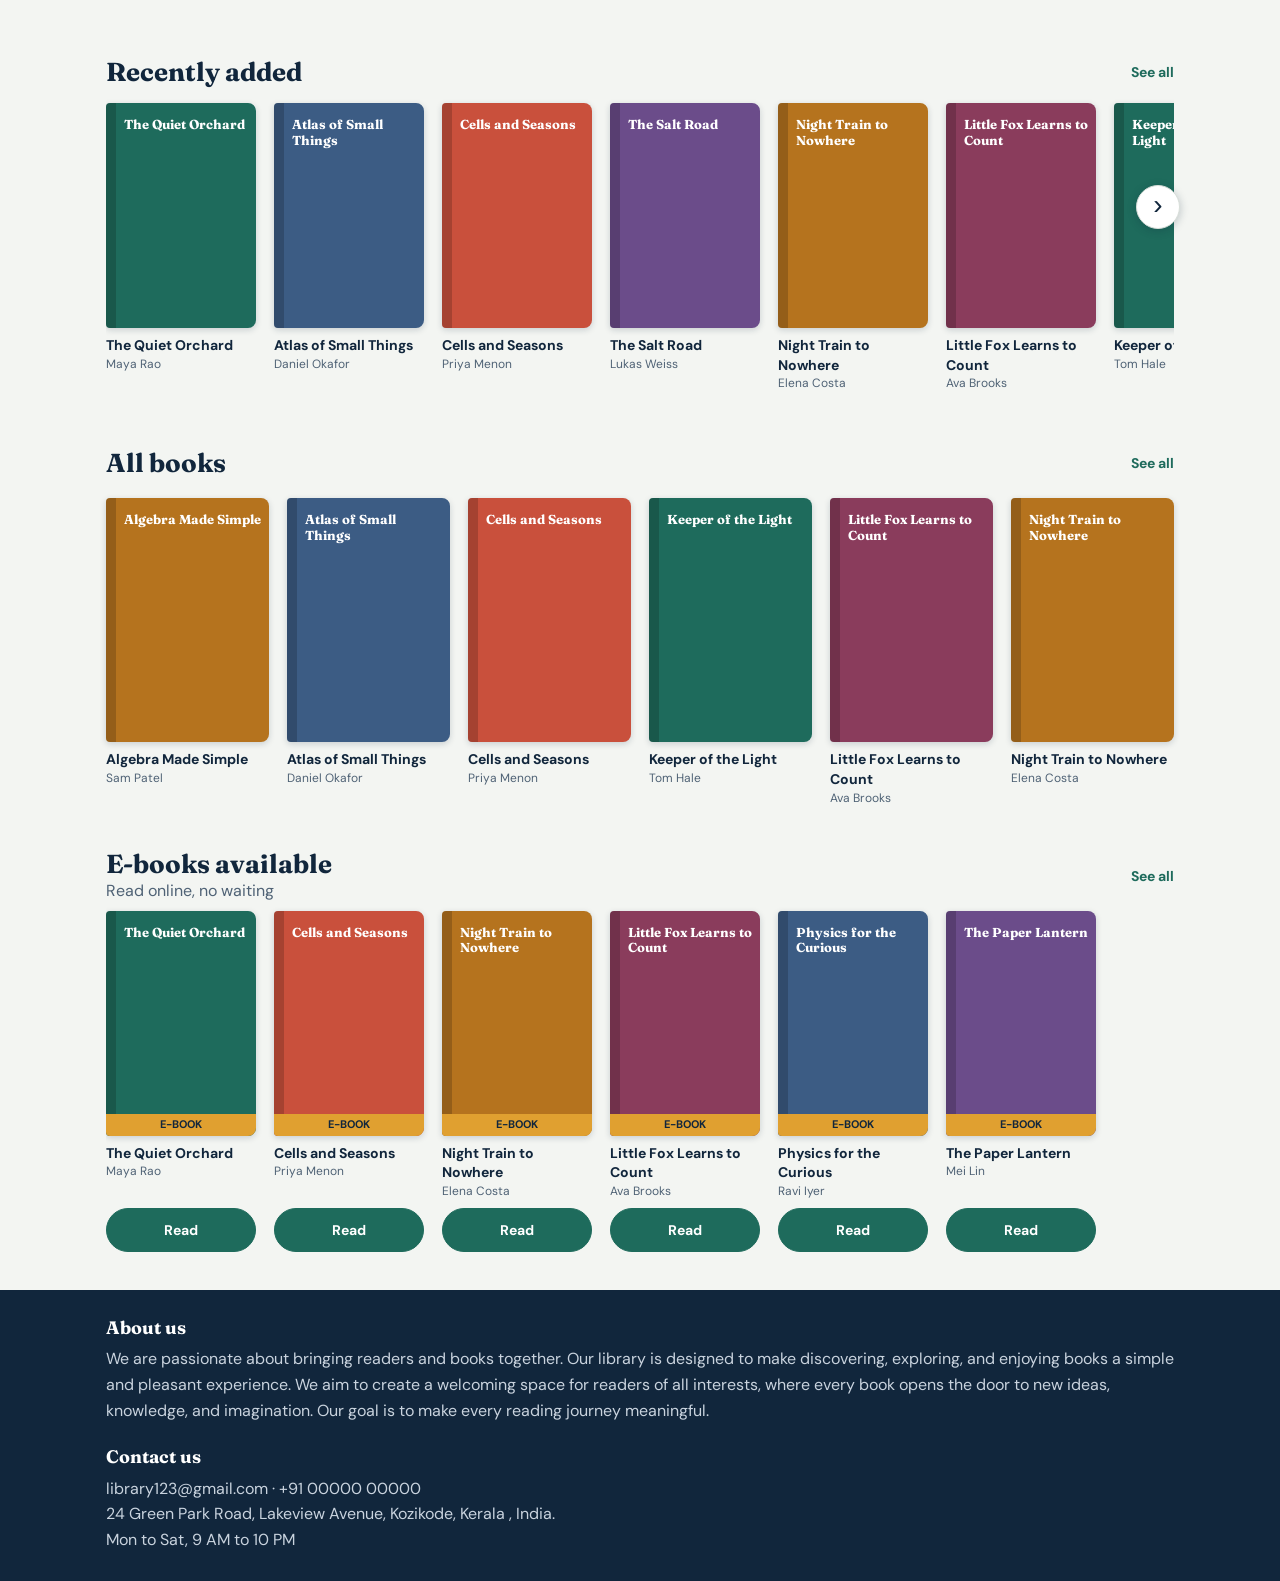
==== commit 89dcddd0: "Update welcome message in hero section" ====
--- a/index.html
+++ b/index.html
@@ -14,7 +14,7 @@
 <section class="hero">
   <div class="wrap">
     <h1>Read something new today</h1>
-    <p>Find your next book, read e-books online and keep track of your reading.</p>
+    <p>Welcome To The World Of Bookworms.</p>
   </div>
 </section>
 
--- a/css/style.css
+++ b/css/style.css
@@ -146,7 +146,7 @@
 .foot{background:var(--navy);color:#fff;padding:28px 0;margin-top:32px}
 .foot h3{font-size:18px}
 .foot p{color:#C9D3DE;margin:8px 0 0;line-height:1.6}
-.foot .cols{display:grid;grid-template-columns:repeat(auto-fit,minmax(240px,1fr));gap:24px}
+.foot .cols{display:grid;grid-template-columns:1fr;gap:24px}
 
 /* wide screens */
 @media(min-width:900px){
@@ -156,8 +156,8 @@
   .book{width:150px}
   .grid{grid-template-columns:repeat(auto-fill,minmax(150px,1fr));gap:24px 18px}
   .row{gap:18px}
-  .news{width:320px}
-  .news i{height:150px}
-  .arrow{top:100px}
+  .news{width:300px}
+  .news i{height:180px}
+  .arrow{top:90px}
   .cats .chip{min-height:48px;padding:0 22px;font-size:15px}
 }
